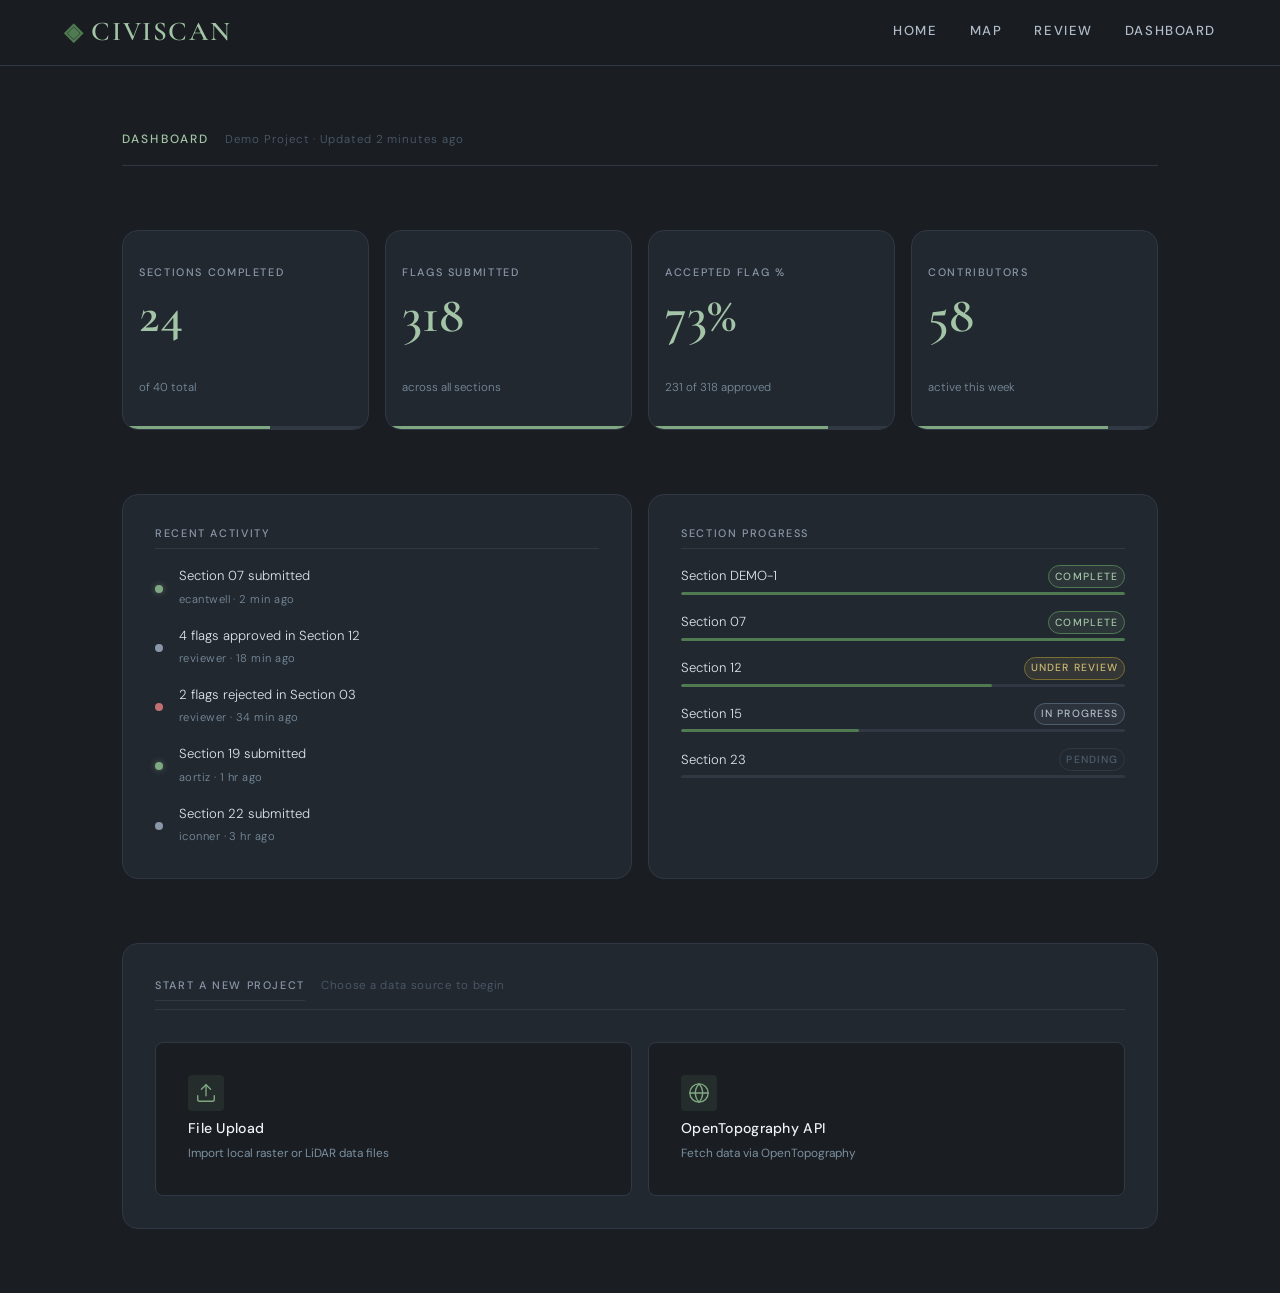
==== dashboard.html @ 38918ef8 "v1" ====
<!DOCTYPE html>
<html>

<head>
    <title>Civiscan Dashboard</title>
    <link rel="stylesheet" href="base.css">
    <link rel="stylesheet" href="layout.css">
    <link rel="stylesheet" href="dashboard.css">
    <script src="dashboard.js" defer></script>
</head>

<body>
    <header>
        <h1><a href='index.html'>Civiscan</a></h1>

        <nav>
            <a href="index.html">Home</a>
            <a href="map.html">Map</a>
            <a href="review.html">Review</a>
            <a href="dashboard.html">Dashboard</a>
        </nav>

    </header>

    <main class="dashboard">

        <div class="dashboard-heading">
            <h2>Dashboard</h2>
            <span class="dashboard-subtitle">Demo Project · Updated 2 minutes ago</span>
        </div>

        <div class="stat-grid">

            <div class="stat-card" data-animate>
                <span class="stat-label">Sections Completed</span>
                <span class="stat-value" data-count="24">0</span>
                <span class="stat-sub">of 40 total</span>
                <div class="stat-bar">
                    <div class="stat-bar-fill" style="--fill: 60%"></div>
                </div>
            </div>

            <div class="stat-card" data-animate>
                <span class="stat-label">Flags Submitted</span>
                <span class="stat-value" data-count="318">0</span>
                <span class="stat-sub">across all sections</span>
                <div class="stat-bar">
                    <div class="stat-bar-fill" style="--fill: 100%"></div>
                </div>
            </div>

            <div class="stat-card" data-animate>
                <span class="stat-label">Accepted Flag %</span>
                <span class="stat-value" data-count="73" data-suffix="%">0</span>
                <span class="stat-sub">231 of 318 approved</span>
                <div class="stat-bar">
                    <div class="stat-bar-fill" style="--fill: 73%"></div>
                </div>
            </div>

            <div class="stat-card" data-animate>
                <span class="stat-label">Contributors</span>
                <span class="stat-value" data-count="58">0</span>
                <span class="stat-sub">active this week</span>
                <div class="stat-bar">
                    <div class="stat-bar-fill" style="--fill: 80%"></div>
                </div>
            </div>

        </div>

        <div class="dashboard-lower">
            <div class="dash-panel activity-panel">
                <h3 class="panel-title">Recent Activity</h3>
                <ul class="activity-list">
                    <li class="activity-item">
                        <span class="activity-dot high"></span>
                        <div class="activity-body">
                            <span class="activity-text">Section 07 submitted</span>
                            <span class="activity-meta">ecantwell · 2 min ago</span>
                        </div>
                    </li>
                    <li class="activity-item">
                        <span class="activity-dot mid"></span>
                        <div class="activity-body">
                            <span class="activity-text">4 flags approved in Section 12</span>
                            <span class="activity-meta">reviewer · 18 min ago</span>
                        </div>
                    </li>
                    <li class="activity-item">
                        <span class="activity-dot low"></span>
                        <div class="activity-body">
                            <span class="activity-text">2 flags rejected in Section 03</span>
                            <span class="activity-meta">reviewer · 34 min ago</span>
                        </div>
                    </li>
                    <li class="activity-item">
                        <span class="activity-dot high"></span>
                        <div class="activity-body">
                            <span class="activity-text">Section 19 submitted</span>
                            <span class="activity-meta">aortiz · 1 hr ago</span>
                        </div>
                    </li>
                    <li class="activity-item">
                        <span class="activity-dot mid"></span>
                        <div class="activity-body">
                            <span class="activity-text">Section 22 submitted</span>
                            <span class="activity-meta">iconner · 3 hr ago</span>
                        </div>
                    </li>
                </ul>
            </div>

            <div class="dash-panel progress-panel">
                <h3 class="panel-title">Section Progress</h3>
                <ul class="progress-list">
                    <li class="progress-item">
                        <div class="progress-meta">
                            <span class="progress-name">Section DEMO-1</span>
                            <span class="progress-status done">Complete</span>
                        </div>
                        <div class="progress-track">
                            <div class="progress-fill" style="--fill: 100%"></div>
                        </div>
                    </li>
                    <li class="progress-item">
                        <div class="progress-meta">
                            <span class="progress-name">Section 07</span>
                            <span class="progress-status done">Complete</span>
                        </div>
                        <div class="progress-track">
                            <div class="progress-fill" style="--fill: 100%"></div>
                        </div>
                    </li>
                    <li class="progress-item">
                        <div class="progress-meta">
                            <span class="progress-name">Section 12</span>
                            <span class="progress-status review">Under Review</span>
                        </div>
                        <div class="progress-track">
                            <div class="progress-fill" style="--fill: 70%"></div>
                        </div>
                    </li>
                    <li class="progress-item">
                        <div class="progress-meta">
                            <span class="progress-name">Section 15</span>
                            <span class="progress-status active">In Progress</span>
                        </div>
                        <div class="progress-track">
                            <div class="progress-fill" style="--fill: 40%"></div>
                        </div>
                    </li>
                    <li class="progress-item">
                        <div class="progress-meta">
                            <span class="progress-name">Section 23</span>
                            <span class="progress-status pending">Pending</span>
                        </div>
                        <div class="progress-track">
                            <div class="progress-fill" style="--fill: 0%"></div>
                        </div>
                    </li>
                </ul>
            </div>

        </div>

        <div class="new-project-section">
            <div class="new-project-header">
                <h3 class="panel-title">Start a New Project</h3>
                <span class="new-project-sub">Choose a data source to begin</span>
            </div>
            <div class="source-cards">

                <button class="source-card" id="btn-file-upload">
                    <div class="source-icon">
                        <svg viewBox="0 0 24 24" fill="none" stroke="currentColor" stroke-width="1.5"
                            stroke-linecap="round" stroke-linejoin="round">
                            <path d="M21 15v4a2 2 0 0 1-2 2H5a2 2 0 0 1-2-2v-4" />
                            <polyline points="17 8 12 3 7 8" />
                            <line x1="12" y1="3" x2="12" y2="15" />
                        </svg>
                    </div>
                    <span class="source-title">File Upload</span>
                    <span class="source-desc">Import local raster or LiDAR data files</span>
                </button>

                <button class="source-card" id="btn-opentopo">
                    <div class="source-icon">
                        <svg viewBox="0 0 24 24" fill="none" stroke="currentColor" stroke-width="1.5"
                            stroke-linecap="round" stroke-linejoin="round">
                            <circle cx="12" cy="12" r="10" />
                            <line x1="2" y1="12" x2="22" y2="12" />
                            <path
                                d="M12 2a15.3 15.3 0 0 1 4 10 15.3 15.3 0 0 1-4 10 15.3 15.3 0 0 1-4-10A15.3 15.3 0 0 1 12 2z" />
                        </svg>
                    </div>
                    <span class="source-title">OpenTopography API</span>
                    <span class="source-desc">Fetch data via OpenTopography</span>
                </button>

            </div>
        </div>

    </main>

    <!-- new project modals -->
    <div class="modal-backdrop" id="modal-file" aria-hidden="true">
        <div class="modal" role="dialog" aria-modal="true" aria-labelledby="modal-file-title">

            <div class="modal-header">
                <h2 id="modal-file-title">New Project ⸻ File Upload</h2>
                <!-- apparently triple em dashes are a thing -->
                <button class="modal-close" data-close="modal-file" aria-label="Close">✕</button>
            </div>

            <div class="modal-body">

                <div class="field-group">
                    <label class="field-label" for="file-project-name">Project Name</label>
                    <input class="field-input" id="file-project-name" type="text"
                        placeholder="e.g. Survey Region Alpha">
                </div>

                <div class="field-group">
                    <label class="field-label">Data Files</label>
                    <div class="dropzone" id="dropzone">
                        <div class="dropzone-icon">
                            <svg viewBox="0 0 24 24" fill="none" stroke="currentColor" stroke-width="1.5"
                                stroke-linecap="round" stroke-linejoin="round">
                                <path d="M21 15v4a2 2 0 0 1-2 2H5a2 2 0 0 1-2-2v-4" />
                                <polyline points="17 8 12 3 7 8" />
                                <line x1="12" y1="3" x2="12" y2="15" />
                            </svg>
                        </div>
                        <p class="dropzone-text">Drag &amp; drop files here</p>
                        <p class="dropzone-sub">or <label class="dropzone-browse" for="file-input">browse files</label>
                        </p>
                        <input type="file" id="file-input" multiple accept=".tif,.tiff,.las,.laz,.geojson" hidden>
                        <p class="dropzone-hint">.tif · .las · .laz · .geojson</p>
                    </div>
                    <ul class="file-list" id="file-list"></ul>
                </div>

                <div class="field-group">
                    <label class="field-label">Latitude Range</label>
                    <div class="coord-row">
                        <input class="field-input" type="number" placeholder="Min latitude" step="0.0001">
                        <span class="coord-sep">to</span>
                        <input class="field-input" type="number" placeholder="Max latitude" step="0.0001">
                    </div>
                </div>

                <div class="field-group">
                    <label class="field-label">Longitude Range</label>
                    <div class="coord-row">
                        <input class="field-input" type="number" placeholder="Min longitude" step="0.0001">
                        <span class="coord-sep">to</span>
                        <input class="field-input" type="number" placeholder="Max longitude" step="0.0001">
                    </div>
                </div>

                <div class="field-group">
                    <label class="field-label">Add Reviewers</label>
                    <div class="reviewer-input-row">
                        <input class="field-input" id="file-reviewer-input" type="email"
                            placeholder="email@example.com">
                        <button class="reviewer-add-btn" data-target="file-reviewer-list">Add</button>
                    </div>
                    <ul class="reviewer-list" id="file-reviewer-list"></ul>
                </div>

            </div>

            <div class="modal-footer">
                <button class="modal-btn cancel" data-close="modal-file">Cancel</button>
                <button class="modal-btn save">Save &amp Exit</button>
                <button class="modal-btn confirm">Confirm</button>
            </div>

        </div>
    </div>

    <!-- there might be a way to make this and the other modal without repeating most of the code but I don't know it if there is -->
    <div class="modal-backdrop" id="modal-opentopo" aria-hidden="true">
        <div class="modal" role="dialog" aria-modal="true" aria-labelledby="modal-topo-title">

            <div class="modal-header">
                <h2 id="modal-topo-title">New Project ⸻ OpenTopography API</h2>
                <button class="modal-close" data-close="modal-opentopo" aria-label="Close">✕</button>
            </div>

            <div class="modal-body">

                <div class="field-group">
                    <label class="field-label" for="topo-project-name">Project Name</label>
                    <input class="field-input" id="topo-project-name" type="text"
                        placeholder="e.g. Survey Region Alpha">
                </div>

                <div class="field-group">
                    <label class="field-label" for="topo-api-key">OpenTopography API Key</label>
                    <div class="password-wrap">
                        <input class="field-input" id="topo-api-key" type="password" placeholder="Paste your API key">
                        <button class="toggle-visibility" data-target="topo-api-key" aria-label="Toggle visibility">
                            <svg class="eye-icon" viewBox="0 0 24 24" fill="none" stroke="currentColor"
                                stroke-width="1.5" stroke-linecap="round" stroke-linejoin="round">
                                <path d="M1 12s4-8 11-8 11 8 11 8-4 8-11 8-11-8-11-8z" />
                                <circle cx="12" cy="12" r="3" />
                            </svg>
                        </button>
                    </div>
                </div>

                <div class="field-group">
                    <label class="field-label">Latitude Range</label>
                    <div class="coord-row">
                        <input class="field-input" type="number" placeholder="Min latitude" step="0.0001">
                        <span class="coord-sep">to</span>
                        <input class="field-input" type="number" placeholder="Max latitude" step="0.0001">
                    </div>
                </div>

                <div class="field-group">
                    <label class="field-label">Longitude Range</label>
                    <div class="coord-row">
                        <input class="field-input" type="number" placeholder="Min longitude" step="0.0001">
                        <span class="coord-sep">to</span>
                        <input class="field-input" type="number" placeholder="Max longitude" step="0.0001">
                    </div>
                </div>

                <div class="field-group">
                    <label class="field-label">Add Reviewers</label>
                    <div class="reviewer-input-row">
                        <input class="field-input" id="topo-reviewer-input" type="email"
                            placeholder="email@example.com">
                        <button class="reviewer-add-btn" data-target="topo-reviewer-list">Add</button>
                    </div>
                    <ul class="reviewer-list" id="topo-reviewer-list"></ul>
                </div>

            </div>

            <div class="modal-footer">
                <button class="modal-btn cancel" data-close="modal-opentopo">Cancel</button>
                <button class="modal-btn save">Save &amp; Exit</button>
                <button class="modal-btn confirm">Confirm</button>
            </div>

        </div>
    </div>

</body>

</html>
---- base.css ----
@import url('https://fonts.googleapis.com/css2?family=Cormorant+Garamond:wght@400;600&family=DM+Sans:wght@300;400;500&display=swap');
@import url('https://fonts.cdnfonts.com/css/satoshi');

:root {
    --color-bg: #1a1e22;
    --color-surface: #222830;
    --color-surface-2: #2b3240;
    --color-border: #303844;

    --color-slate: #8a97a8;
    --color-slate-light: #b0bcc9;
    --color-slate-dark: #4e5d6c;

    --color-sage: #7fa882;
    --color-sage-light: #a3c4a6;
    --color-sage-dark: #4f7a52;
    --color-sage-glow: rgba(127, 168, 130, 0.12);

    --color-text: #dce5ec;
    --color-text-muted: #7a8fa0;
    --color-heading: #eef3f7;

    --font-display: 'Cormorant Garamond', Georgia, serif;
    --font-body: 'DM Sans', sans-serif;
    --font-hero: 'Satoshi', sans-serif;

    --space-xs: 0.25rem;
    --space-sm: 0.5rem;
    --space-md: 1rem;
    --space-lg: 2rem;
    --space-xl: 4rem;
    --space-2xl: 7rem;

    --radius-sm: 4px;
    --radius-md: 8px;
    --radius-lg: 16px;

    --transition: 0.25s ease;
    --transition-slow: 0.5s ease;
}

*,
*::before,
*::after {
    box-sizing: border-box;
    margin: 0;
    padding: 0;
}
html {
    font-size: 16px;
    scroll-behavior: smooth;
    -webkit-font-smoothing: antialiased;
    -moz-osx-font-smoothing: grayscale;
}

body {
    background-color: var(--color-bg);
    color: var(--color-text);
    font-family: var(--font-body);
    font-weight: 300;
    line-height: 1.7;
    min-height: 100vh;
    scrollbar-color: var(--color-sage-dark) var(--color-bg);
}

h1,h2,h3,h4,h5,h6 {
    font-family: var(--font-display);
    font-weight: 600;
    color: var(--color-heading);
    line-height: 1.2;
    letter-spacing: 0.01em;
}

h1 {
    font-size: clamp(1.8rem, 4vw, 2.8rem);
}

h2 {
    font-size: clamp(2rem, 5vw, 3.8rem);
}

h3 {
    font-size: clamp(1.2rem, 2.5vw, 1.6rem);
}

p {
    color: var(--color-text-muted);
    max-width: 60ch;
}

a {
    color: var(--color-sage-light);
    text-decoration: none;
    transition: color var(--transition);
}

a:hover {
    color: var(--color-sage);
}

img {
    display: block;
    max-width: 100%;
}

.visually-hidden {
    position: absolute;
    width: 1px;
    height: 1px;
    overflow: hidden;
    clip: rect(0, 0, 0, 0);
    white-space: nowrap;
}
---- layout.css ----
header {
    position: sticky;
    top: 0;
    z-index: 100;
    display: flex;
    align-items: center;
    justify-content: space-between;
    padding: var(--space-md) var(--space-xl);
    background: rgba(26, 30, 34, 0.85);
    backdrop-filter: blur(12px);
    -webkit-backdrop-filter: blur(12px);
    border-bottom: 1px solid var(--color-border);

    /* on page load / reload */
    animation: fadeDown 0.6s ease both;
}

header h1 {
    font-family: var(--font-display);
    font-size: 1.7rem;
    font-weight: 600;
    letter-spacing: 0.06em;
    color: var(--color-sage-light);
    text-transform: uppercase;
}

/* temporary placeholder logo */
header h1::before {
    content: '◈ ';
    color: var(--color-sage-dark);
    font-size: 1.5rem;
}

nav {
    display: flex;
    gap: var(--space-lg);
    align-items: center;
}

nav a {
    font-family: var(--font-body);
    font-size: 0.82rem;
    font-weight: 500;
    letter-spacing: 0.12em;
    text-transform: uppercase;
    color: var(--color-slate-light);
    padding-bottom: 2px;
    position: relative;
    transition: color var(--transition);
}

nav a::after {
    content: '';
    position: absolute;
    left: 0;
    bottom: -2px;
    width: 0;
    height: 1px;
    background: var(--color-sage);
    transition: width var(--transition);
}

nav a:hover {
    color: var(--color-sage-light);
}

nav a:hover::after {
    width: 100%;
}

.hero {
    position: relative;
    min-height: calc(100vh - 65px);
    display: flex;
    flex-direction: column;
    align-items: center;
    justify-content: center;
    text-align: center;
    overflow: hidden;
    padding: var(--space-xl);
}

.hero img {
    position: absolute;
    inset: 0;
    width: 100%;
    height: 100%;
    object-fit: cover;
    object-position: center;
    z-index: 0;
    opacity: 0.5;
    filter: saturate(0.6);
    transition: opacity 1s ease;
}

/* dark gradient to make hero legible */
.hero::before {
    content: '';
    position: absolute;
    inset: 0;
    z-index: 1;
    background:
        radial-gradient(ellipse 80% 60% at 50% 60%, rgba(127, 168, 130, 0.07) 0%, transparent 70%),
        linear-gradient(to bottom,
            rgba(26, 30, 34, 0.35) 0%,
            rgba(26, 30, 34, 0.55) 60%,
            rgba(26, 30, 34, 0.75) 100%);
}

.hero h2 {
    position: relative;
    z-index: 2;
    font-family: var(--font-hero);
    font-size: clamp(2.6rem, 4.8vw, 5rem);
    font-weight: 400;
    color: var(--color-heading);
    line-height: 1.1;
    letter-spacing: 0.02em;
    margin-bottom: var(--space-lg);
    text-shadow: 0 2px 40px rgba(0, 0, 0, 0.5);

    animation: fadeUp 0.8s 0.3s ease both;
}

.button {
    position: relative;
    z-index: 2;
    display: inline-block;
    padding: 0.85rem 2.4rem;
    font-family: var(--font-body);
    font-size: 0.82rem;
    font-weight: 500;
    letter-spacing: 0.14em;
    text-transform: uppercase;
    color: var(--color-bg);
    background: var(--color-sage);
    border: 1px solid var(--color-sage);
    border-radius: var(--radius-sm);
    cursor: pointer;
    transition:
        background var(--transition),
        color var(--transition),
        box-shadow var(--transition),
        transform var(--transition);

    animation: fadeUp 0.8s 0.6s ease both;
}

.button:hover {
    background: transparent;
    color: var(--color-sage-light);
    box-shadow: 0 0 28px rgba(127, 168, 130, 0.25), inset 0 0 0 1px var(--color-sage);
    transform: translateY(-2px);
}

@keyframes fadeDown {
    from {
        opacity: 0;
        transform: translateY(-12px);
    }

    to {
        opacity: 1;
        transform: translateY(0);
    }
}

@keyframes fadeUp {
    from {
        opacity: 0;
        transform: translateY(18px);
    }

    to {
        opacity: 1;
        transform: translateY(0);
    }
}

@keyframes fadeIn {
    from {
        opacity: 0;
    }

    to {
        opacity: 1;
    }
}

@media (max-width: 640px) {
    header {
        padding: var(--space-md) var(--space-lg);
        flex-direction: column;
        gap: var(--space-md);
        text-align: center;
    }

    nav {
        gap: var(--space-md);
    }

    .hero {
        padding: var(--space-lg);
    }
}
---- dashboard.css ----
.dashboard {
    max-width: 1100px;
    margin: 0 auto;
    padding: var(--space-xl) var(--space-lg);
    display: flex;
    flex-direction: column;
    gap: var(--space-xl);
}

.dashboard-heading {
    display: flex;
    align-items: baseline;
    gap: var(--space-md);
    padding-bottom: var(--space-md);
    border-bottom: 1px solid var(--color-border);
    animation: fadeUp 0.5s ease both;
}

.dashboard-heading h2 {
    font-family: var(--font-body);
    font-size: 0.75rem;
    font-weight: 500;
    letter-spacing: 0.18em;
    text-transform: uppercase;
    color: var(--color-sage-light);
}

.dashboard-subtitle {
    font-size: 0.72rem;
    letter-spacing: 0.08em;
    color: var(--color-slate-dark);
    font-family: var(--font-body);
}

.stat-grid {
    display: grid;
    grid-template-columns: repeat(4, 1fr);
    gap: var(--space-md);
}

.stat-card {
    background: var(--color-surface);
    border: 1px solid var(--color-border);
    border-radius: var(--radius-lg);
    padding: var(--space-lg) var(--space-md);
    display: flex;
    flex-direction: column;
    gap: var(--space-xs);
    min-height: 200px;
    position: relative;
    overflow: hidden;
    transition: border-color var(--transition), transform var(--transition);

    /* js will make them appear one at a time */
    opacity: 0;
    transform: translateY(14px);
}

.stat-card.visible {
    animation: fadeUp 0.5s ease forwards;
}

.stat-card:nth-child(1) {
    animation-delay: 0.05s;
}

.stat-card:nth-child(2) {
    animation-delay: 0.12s;
}

.stat-card:nth-child(3) {
    animation-delay: 0.19s;
}

.stat-card:nth-child(4) {
    animation-delay: 0.26s;
}

.stat-card:hover {
    border-color: var(--color-sage);
    background: linear-gradient(160deg, #222e26 0%, var(--color-sage) 500%);
    transform: translateY(-2px);
}

.stat-label {
    font-family: var(--font-body);
    font-size: 0.68rem;
    font-weight: 500;
    letter-spacing: 0.15em;
    text-transform: uppercase;
    color: var(--color-slate);
}

.stat-value {
    font-family: var(--font-display);
    font-size: clamp(2.8rem, 4vw, 3.8rem);
    font-weight: 600;
    line-height: 1;
    margin: var(--space-xs) 0;
    color: var(--color-sage-light);
}

.stat-sub {
    font-size: 0.72rem;
    color: var(--color-text-muted);
    font-family: var(--font-body);
    margin-top: auto;
}

.stat-bar {
    position: absolute;
    bottom: 0;
    left: 0;
    right: 0;
    height: 3px;
    background: var(--color-border);
}

.stat-bar-fill {
    height: 100%;
    width: var(--fill, 0%);
    background: var(--color-sage-dark);
    transition: width 1s cubic-bezier(0.4, 0, 0.2, 1);
    background: var(--color-sage);
}

.dashboard-lower {
    display: grid;
    grid-template-columns: 1fr 1fr;
    gap: var(--space-md);
    animation: fadeUp 0.5s 0.3s ease both;
}

.dash-panel {
    background: var(--color-surface);
    border: 1px solid var(--color-border);
    border-radius: var(--radius-lg);
    padding: var(--space-lg);
    display: flex;
    flex-direction: column;
    gap: var(--space-md);
}

.panel-title {
    font-family: var(--font-body);
    font-size: 0.68rem;
    font-weight: 500;
    letter-spacing: 0.15em;
    text-transform: uppercase;
    color: var(--color-slate);
    padding-bottom: var(--space-sm);
    border-bottom: 1px solid var(--color-border);
}

/* activity feed */
.activity-list {
    list-style: none;
    display: flex;
    flex-direction: column;
    gap: var(--space-md);
}

.activity-item {
    display: flex;
    align-items: flex-start;
    gap: var(--space-md);
}

.activity-dot {
    width: 8px;
    height: 8px;
    border-radius: 50%;
    flex-shrink: 0;
    margin-top: 19px;
}

.activity-dot.high {
    background: var(--color-sage);
    box-shadow: 0 0 6px rgba(127, 168, 130, 0.5);
}

.activity-dot.mid {
    background: var(--color-slate);
}

.activity-dot.low {
    background: #c07070;
}

.activity-body {
    display: flex;
    flex-direction: column;
    gap: 2px;
}

.activity-text {
    font-size: 0.82rem;
    color: var(--color-text);
    font-family: var(--font-body);
}

.activity-meta {
    font-size: 0.7rem;
    color: var(--color-text-muted);
    font-family: var(--font-body);
    letter-spacing: 0.04em;
}


.progress-list {
    list-style: none;
    display: flex;
    flex-direction: column;
    gap: var(--space-md);
}

.progress-item {
    display: flex;
    flex-direction: column;
    gap: var(--space-xs);
}

.progress-meta {
    display: flex;
    justify-content: space-between;
    align-items: center;
}

.progress-name {
    font-size: 0.82rem;
    color: var(--color-text);
    font-family: var(--font-body);
}

.progress-status {
    font-size: 0.65rem;
    font-weight: 500;
    letter-spacing: 0.1em;
    text-transform: uppercase;
    padding: 0.15em 0.6em;
    border-radius: 999px;
    border: 1px solid;
}

.progress-status.done {
    color: var(--color-sage-light);
    border-color: var(--color-sage-dark);
    background: rgba(127, 168, 130, 0.1);
}

.progress-status.review {
    color: #c8b870;
    border-color: #7a6e30;
    background: rgba(200, 184, 112, 0.1);
}

.progress-status.active {
    color: var(--color-slate-light);
    border-color: var(--color-slate-dark);
    background: rgba(138, 151, 168, 0.1);
}

.progress-status.pending {
    color: var(--color-slate-dark);
    border-color: var(--color-border);
    background: transparent;
}

.progress-track {
    height: 3px;
    background: var(--color-border);
    border-radius: 999px;
    overflow: hidden;
}

.progress-fill {
    height: 100%;
    width: var(--fill, 0%);
    background: var(--color-sage-dark);
    border-radius: 999px;
    transition: width 1s cubic-bezier(0.4, 0, 0.2, 1);
}

@media (max-width: 900px) {
    .stat-grid {
        grid-template-columns: repeat(2, 1fr);
    }
}

@media (max-width: 600px) {
    .dashboard {
        padding: var(--space-lg) var(--space-md);
        gap: var(--space-lg);
    }

    .stat-grid {
        grid-template-columns: repeat(2, 1fr);
    }

    .dashboard-lower {
        grid-template-columns: 1fr;
    }
}

.new-project-section {
    background: var(--color-surface);
    border: 1px solid var(--color-border);
    border-radius: var(--radius-lg);
    padding: var(--space-lg);
    display: flex;
    flex-direction: column;
    gap: var(--space-lg);
    animation: fadeUp 0.5s 0.4s ease both;
}

.new-project-header {
    display: flex;
    align-items: baseline;
    gap: var(--space-md);
    padding-bottom: var(--space-sm);
    border-bottom: 1px solid var(--color-border);
}

.new-project-sub {
    font-size: 0.72rem;
    color: var(--color-slate-dark);
    font-family: var(--font-body);
    letter-spacing: 0.06em;
}

.source-cards {
    display: grid;
    grid-template-columns: 1fr 1fr;
    gap: var(--space-md);
}

.source-card {
    display: flex;
    flex-direction: column;
    align-items: flex-start;
    gap: var(--space-sm);
    padding: var(--space-lg);
    background: var(--color-bg);
    border: 1px solid var(--color-border);
    border-radius: var(--radius-md);
    cursor: pointer;
    text-align: left;
    transition: border-color var(--transition), background var(--transition), transform var(--transition);
}

.source-card:hover {
    border-color: var(--color-sage-dark);
    background: rgba(127, 168, 130, 0.04);
    transform: translateY(-2px);
}

.source-icon {
    width: 36px;
    height: 36px;
    display: flex;
    align-items: center;
    justify-content: center;
    color: var(--color-sage);
    background: rgba(127, 168, 130, 0.1);
    border-radius: var(--radius-sm);
    padding: 7px;
}

.source-icon svg {
    width: 100%;
    height: 100%;
}

.source-title {
    font-family: var(--font-body);
    font-size: 0.88rem;
    font-weight: 500;
    color: var(--color-heading);
    letter-spacing: 0.02em;
}

.source-desc {
    font-family: var(--font-body);
    font-size: 0.74rem;
    color: var(--color-text-muted);
    line-height: 1.5;
}

/* new project modal */
.modal-backdrop {
    position: fixed;
    inset: 0;
    z-index: 500;
    background: rgba(10, 13, 16, 0.75);
    backdrop-filter: blur(4px);
    display: flex;
    align-items: center;
    justify-content: center;
    padding: var(--space-lg);

    opacity: 0;
    pointer-events: none;
    transition: opacity 0.2s ease;
}

.modal-backdrop.open {
    opacity: 1;
    pointer-events: all;
}

.modal {
    background: var(--color-surface);
    border: 1px solid var(--color-border);
    border-radius: var(--radius-lg);
    width: 100%;
    max-width: 560px;
    max-height: 90vh;
    display: flex;
    flex-direction: column;
    box-shadow: 0 24px 64px rgba(0, 0, 0, 0.6);

    transform: translateY(16px) scale(0.98);
    transition: transform 0.2s ease;
}

.modal-backdrop.open .modal {
    transform: translateY(0) scale(1);
}

.modal-header {
    display: flex;
    align-items: center;
    justify-content: space-between;
    padding: var(--space-lg);
    border-bottom: 1px solid var(--color-border);
    flex-shrink: 0;
}

.modal-header h2 {
    font-family: var(--font-body);
    font-size: 0.78rem;
    font-weight: 500;
    letter-spacing: 0.14em;
    text-transform: uppercase;
    color: var(--color-sage-light);
}

.modal-close {
    background: none;
    border: none;
    color: var(--color-slate-dark);
    font-size: 0.9rem;
    cursor: pointer;
    padding: 0.2rem 0.4rem;
    border-radius: var(--radius-sm);
    transition: color var(--transition), background var(--transition);
    line-height: 1;
}

.modal-close:hover {
    color: var(--color-text);
    background: var(--color-surface-2);
}

.modal-body {
    overflow-y: auto;
    padding: var(--space-lg);
    display: flex;
    flex-direction: column;
    gap: var(--space-lg);
    flex: 1;
}

.field-group {
    display: flex;
    flex-direction: column;
    gap: var(--space-sm);
}

.field-label {
    font-family: var(--font-body);
    font-size: 0.7rem;
    font-weight: 500;
    letter-spacing: 0.12em;
    text-transform: uppercase;
    color: var(--color-slate);
}

.field-input {
    background: var(--color-bg);
    border: 1px solid var(--color-border);
    border-radius: var(--radius-sm);
    padding: 0.6rem 0.85rem;
    font-family: var(--font-body);
    font-size: 0.85rem;
    color: var(--color-text);
    width: 100%;
    transition: border-color var(--transition), box-shadow var(--transition);
    outline: none;
}

.field-input::placeholder {
    color: var(--color-slate-dark);
}

.field-input:focus {
    border-color: var(--color-sage-dark);
    box-shadow: 0 0 0 3px rgba(127, 168, 130, 0.1);
}

/* hides number increment/decrement buttons since they aren't needed */
.field-input[type="number"]::-webkit-inner-spin-button,
.field-input[type="number"]::-webkit-outer-spin-button {
    -webkit-appearance: none;
}

.field-input[type="number"] {
    -moz-appearance: textfield;
}

.coord-row {
    display: grid;
    grid-template-columns: 1fr auto 1fr;
    align-items: center;
    gap: var(--space-sm);
}

.coord-sep {
    font-size: 0.72rem;
    color: var(--color-slate-dark);
    font-family: var(--font-body);
    white-space: nowrap;
}

/* API key stuff */
.password-wrap {
    position: relative;
}

.password-wrap .field-input {
    padding-right: 2.6rem;
}

.toggle-visibility {
    position: absolute;
    right: 0.7rem;
    top: 50%;
    transform: translateY(-50%);
    background: none;
    border: none;
    cursor: pointer;
    color: var(--color-slate-dark);
    padding: 0;
    display: flex;
    align-items: center;
    transition: color var(--transition);
}

.toggle-visibility:hover {
    color: var(--color-slate-light);
}

.eye-icon {
    width: 16px;
    height: 16px;
}

/* file upload spot */
.dropzone {
    border: 1px dashed var(--color-border);
    border-radius: var(--radius-md);
    padding: var(--space-xl) var(--space-lg);
    text-align: center;
    cursor: pointer;
    display: flex;
    flex-direction: column;
    align-items: center;
    gap: var(--space-sm);
    transition: border-color var(--transition), background var(--transition);
}

.dropzone:hover,
.dropzone.drag-over {
    border-color: var(--color-sage-dark);
    background: rgba(127, 168, 130, 0.04);
}

.dropzone-icon {
    width: 32px;
    height: 32px;
    color: var(--color-sage-dark);
}

.dropzone-icon svg {
    width: 100%;
    height: 100%;
}

.dropzone-text {
    font-size: 0.85rem;
    color: var(--color-text-muted);
    font-family: var(--font-body);
    max-width: unset;
    margin: 0;
}

.dropzone-sub {
    font-size: 0.78rem;
    color: var(--color-slate-dark);
    font-family: var(--font-body);
    margin: 0;
    max-width: unset;
}

.dropzone-browse {
    color: var(--color-sage-light);
    cursor: pointer;
    text-decoration: underline;
    text-underline-offset: 2px;
}

.dropzone-hint {
    font-size: 0.68rem;
    color: var(--color-slate-dark);
    letter-spacing: 0.08em;
    margin: 0;
    max-width: unset;
}

/* accepted file types */
.file-list {
    list-style: none;
    display: flex;
    flex-direction: column;
    gap: var(--space-xs);
}

.file-item {
    display: flex;
    align-items: center;
    justify-content: space-between;
    padding: 0.4rem 0.7rem;
    background: var(--color-bg);
    border: 1px solid var(--color-border);
    border-radius: var(--radius-sm);
    font-size: 0.78rem;
    font-family: monospace;
    color: var(--color-slate-light);
}

.file-remove {
    background: none;
    border: none;
    color: var(--color-slate-dark);
    cursor: pointer;
    font-size: 0.8rem;
    padding: 0 0.2rem;
    transition: color var(--transition);
}

.file-remove:hover {
    color: #e08080;
}

.reviewer-input-row {
    display: flex;
    gap: var(--space-sm);
}

.reviewer-add-btn {
    padding: 0.6rem 1rem;
    font-family: var(--font-body);
    font-size: 0.72rem;
    font-weight: 500;
    letter-spacing: 0.1em;
    text-transform: uppercase;
    color: var(--color-sage-light);
    background: transparent;
    border: 1px solid var(--color-sage-dark);
    border-radius: var(--radius-sm);
    cursor: pointer;
    white-space: nowrap;
    transition: background var(--transition), color var(--transition);
}

.reviewer-add-btn:hover {
    background: var(--color-sage-dark);
    color: var(--color-bg);
}

.reviewer-list {
    list-style: none;
    display: flex;
    flex-wrap: wrap;
    gap: var(--space-xs);
}

.reviewer-tag {
    display: inline-flex;
    align-items: center;
    gap: 0.35rem;
    padding: 0.2rem 0.65rem;
    background: rgba(127, 168, 130, 0.1);
    border: 1px solid var(--color-sage-dark);
    border-radius: 999px;
    font-size: 0.72rem;
    font-family: var(--font-body);
    color: var(--color-sage-light);
}

.reviewer-remove {
    background: none;
    border: none;
    color: var(--color-sage-dark);
    cursor: pointer;
    font-size: 0.75rem;
    padding: 0;
    line-height: 1;
    transition: color var(--transition);
}

.reviewer-remove:hover {
    color: #e08080;
}

.modal-footer {
    display: flex;
    gap: var(--space-sm);
    justify-content: flex-end;
    padding: var(--space-md) var(--space-lg);
    border-top: 1px solid var(--color-border);
    flex-shrink: 0;
}

.modal-btn {
    padding: 0.6rem 1.4rem;
    font-family: var(--font-body);
    font-size: 0.72rem;
    font-weight: 500;
    letter-spacing: 0.12em;
    text-transform: uppercase;
    border-radius: var(--radius-sm);
    cursor: pointer;
    border: 1px solid;
    transition: background var(--transition), color var(--transition), box-shadow var(--transition);
}

.modal-btn.cancel {
    color: var(--color-slate);
    background: transparent;
    border-color: var(--color-border);
}

.modal-btn.cancel:hover {
    color: var(--color-text);
    border-color: var(--color-slate-dark);
}

.modal-btn.save {
    color: var(--color-slate-light);
    background: transparent;
    border-color: var(--color-slate-dark);
}

.modal-btn.save:hover {
    background: var(--color-surface-2);
    border-color: var(--color-slate);
}

.modal-btn.confirm {
    color: var(--color-bg);
    background: var(--color-sage);
    border-color: var(--color-sage);
}

.modal-btn.confirm:hover {
    background: var(--color-sage-light);
    border-color: var(--color-sage-light);
    box-shadow: 0 0 20px rgba(127, 168, 130, 0.25);
}

@media (max-width: 600px) {
    .source-cards {
        grid-template-columns: 1fr;
    }

    .modal-footer {
        flex-wrap: wrap;
    }

    .modal-btn {
        flex: 1;
        text-align: center;
    }
}
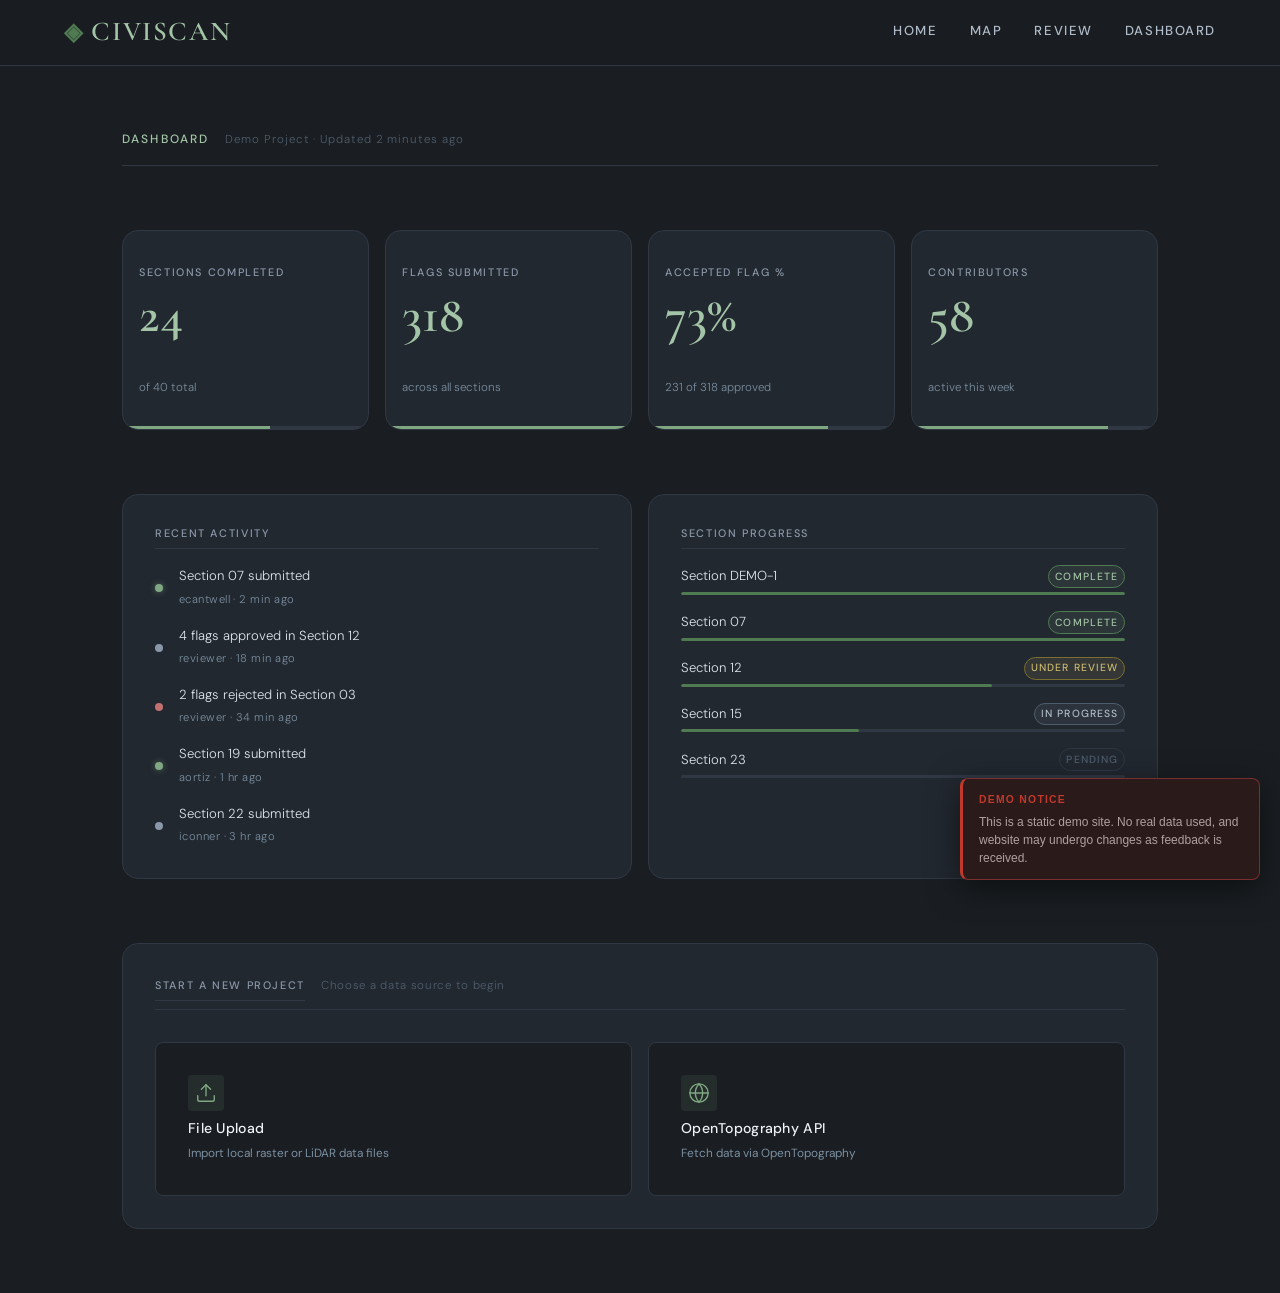
==== commit 64725559: "disclaimer" ====
--- a/dashboard.html
+++ b/dashboard.html
@@ -350,6 +350,40 @@
         </div>
     </div>
 
+    <div style="
+      position: fixed;
+      bottom: 1.25rem;
+      right: 1.25rem;
+      z-index: 9999;
+      max-width: 300px;
+      background: #2a1a1a;
+      border: 1px solid #7a2e2e;
+      border-left: 3px solid #c0392b;
+      border-radius: 8px;
+      padding: 0.75rem 1rem;
+      box-shadow: 0 8px 32px rgba(0,0,0,0.5);
+      font-family: sans-serif;">
+      
+        <p style="
+        margin: 0 0 0.25rem 0;
+        font-size: 0.65rem;
+        font-weight: 600;
+        letter-spacing: 0.12em;
+        text-transform: uppercase;
+        color: #c0392b;">
+      Demo Notice
+      </p>
+        
+      <p style="
+        margin: 0;
+        font-size: 0.75rem;
+        color: #b0a0a0;
+        line-height: 1.5;">
+      This is a static demo site. No real data used, and website may undergo changes as feedback is received.
+      </p>
+    </div>
+
 </body>
 
-</html>+
+</html>
